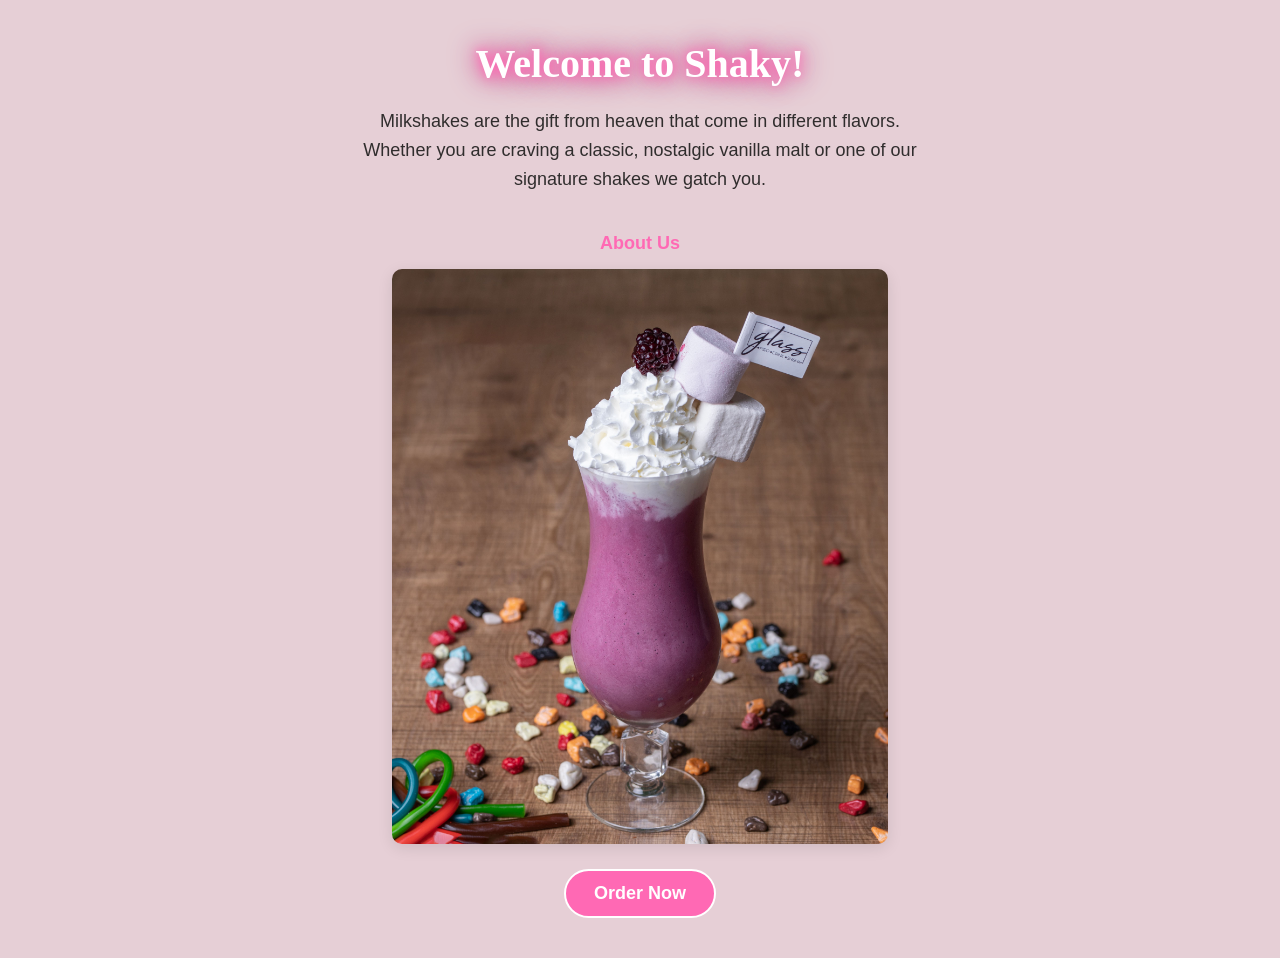
==== index.html @ b5197f2b "first commit" ====
<!DOCTYPE html>
<html lang="en">
<head>
    <meta charset="UTF-8">
    <meta name="viewport" content="width=device-width, initial-scale=1.0">
    <link rel="stylesheet" href="style.css">
    <title>Shaky</title>
    
</head>
<body class="home-page">
    <h1><span class="highlight-text">Welcome to Shaky!</span></h1>
    <p> Milkshakes are the gift from heaven that come in different flavors.<br>
        Whether you are craving a classic, nostalgic vanilla malt or one of our signature shakes we gatch you.
    </p>
    <a href="about.html">About Us</a>
    <img src=" images/Mellow.jpg" alt="Mellow">

    <button id="order-btn">Order Now</button>
    <script src="script.js"></script>

</body>

 
 

</html>
---- style.css ----
.home-page, .about-page {
    background-color: #e6cfd6;
    margin: 0;
    padding: 40px 20px; 
    min-height: 100vh;
    box-sizing: border-box;
    
    
    display: flex;
    flex-direction: column;
    align-items: center;
    justify-content: flex-start;
}

/* home page styles */
.home-page h1 {
    font-size: 40px;
    color: #ff69b4;
    font-family: 'Pacifico', cursive;  
    text-align: center;
    margin: 0 0 20px 0; 
}


.highlight-text {
    font-family: 'Pacifico', cursive;  
    color: white; 
    text-shadow: 
        0 0 10px #ff69b4, 
        0 0 20px #ff69b4, 
        0 0 30px #a8005a; 
}

.home-page p {
    color: #302d2d;
    font-family: 'Arial', sans-serif;
    text-align: center;
    max-width: 600px; 
    margin: 0 0 25px 0;
    font-size: 18px;
    line-height: 1.6; 
}

.home-page a {
    text-align: center;
    margin: 15px 0;
    font-size: 18px;
    color: #ff69b4;
    text-decoration: none;
    font-family: 'Arial', sans-serif;
    font-weight: bold;
}    

.home-page img {
    display: block;
    max-width: 40%;
    height: auto;
    border-radius: 10px;
    margin-bottom: 25px; 
    box-shadow: 0 4px 15px rgba(0, 0, 0, 0.1); /
}  

.home-page button {
    display: inline-block;  
    padding: 12px 28px;    
    font-size: 18px;
    background-color: #ff69b4;
    border: 2px solid white; 
    border-radius: 40px;
    cursor: pointer;
    color: white;
    font-weight: bold;
    transition: all 0.3s ease; 
}

.home-page button:hover {
    background-color: white;
    color: #ff69b4;
    border: 2px solid #ff69b4;
}

/* about page styles */

.about-page h1 {
    font-size: 32px;
    text-decoration: underline;
    color: #ff69b4;
    font-family: 'Arial', sans-serif;
    text-align: center;
    margin: 0 0 20px 0;
}

.about-page p {
    color: #302d2d;
    font-family: 'Arial', sans-serif;
    text-align: center;
    max-width: 650px; 
    margin: 0 0 25px 0;
    font-size: 18px;
    line-height: 1.6;
}

.about-page h2 {
    font-size: 24px;
    color: #ff69b4;
    font-family: 'Arial', sans-serif;
    text-align: center;
    margin: 20px 0 15px 0;
}


.about-page ol {
    color: #302d2d;
    font-family: 'Arial', sans-serif;
    max-width: 600px;
    margin: 0 0 30px 0;
    padding-left: 20px;
    font-size: 18px;
}   

.about-page li {
    margin-bottom: 15px; 
    line-height: 1.5;
}
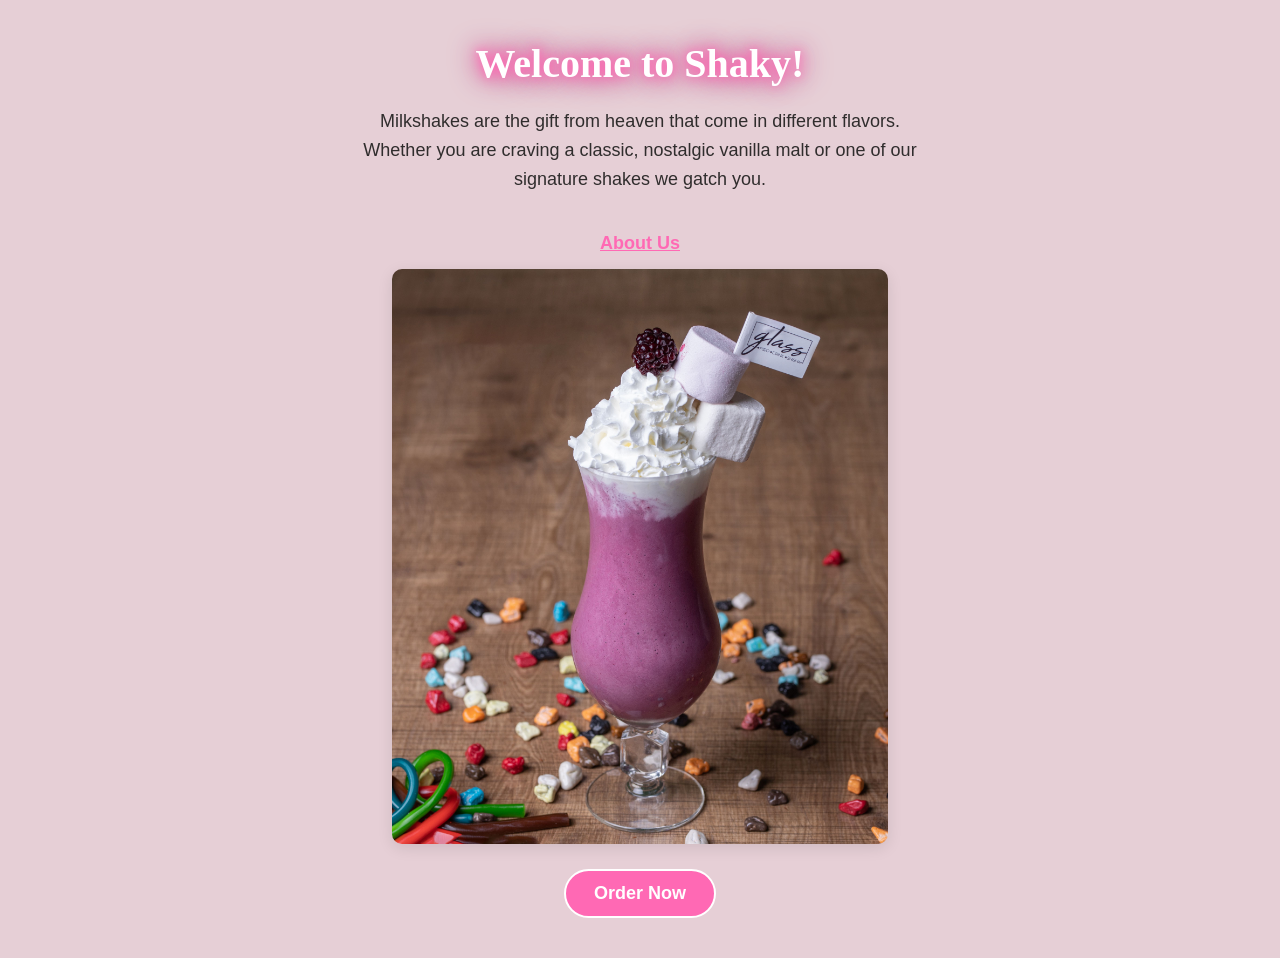
==== commit 9bdc5595: "Updated" ====
--- a/index.html
+++ b/index.html
@@ -16,6 +16,7 @@
     <img src=" images/Mellow.jpg" alt="Mellow">
 
     <button id="order-btn">Order Now</button>
+    
     <script src="script.js"></script>
 
 </body>
--- a/style.css
+++ b/style.css
@@ -43,11 +43,12 @@
 }
 
 .home-page a {
+   
     text-align: center;
     margin: 15px 0;
     font-size: 18px;
     color: #ff69b4;
-    text-decoration: none;
+    text-decoration: underline;
     font-family: 'Arial', sans-serif;
     font-weight: bold;
 }    
@@ -122,4 +123,28 @@
 .about-page li {
     margin-bottom: 15px; 
     line-height: 1.5;
+}
+.about-page a {
+    display: inline-block;  
+    padding: 10px 20px;    
+    font-size: 16px;
+    background-color: #ff69b4;
+    border: 2px solid white; 
+    border-radius: 40px;
+    cursor: pointer;
+    color: white;
+    font-weight: bold;
+    text-decoration: none;
+    transition: all 0.3s ease; 
+    display: left;
+    align-self: flex-end;
+    margin-right: 70px;
+    
+
+}
+
+.about-page a:hover {
+    background-color: white;
+    color: #ff69b4;
+    border: 2px solid #ff69b4;
 }
